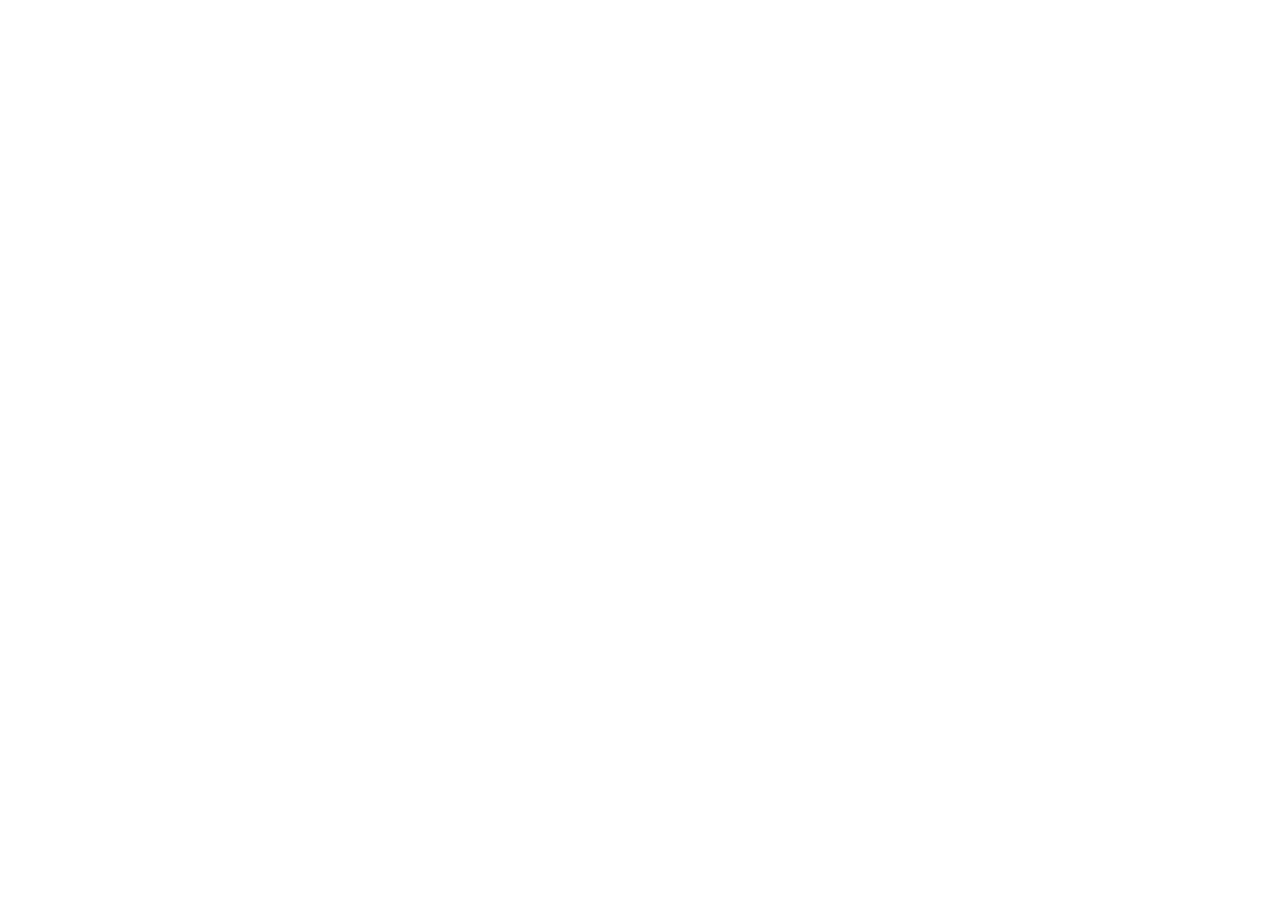
==== about.html @ 23424847 "updated my files" ====
<!DOCTYPE html>
<html lang="en">

<head>
    <meta charset="UTF-8">
    <meta name="viewport" content="width=device-width, initial-scale=1.0">
    <title>About</title>
</head>

<body>

</body>

</html>
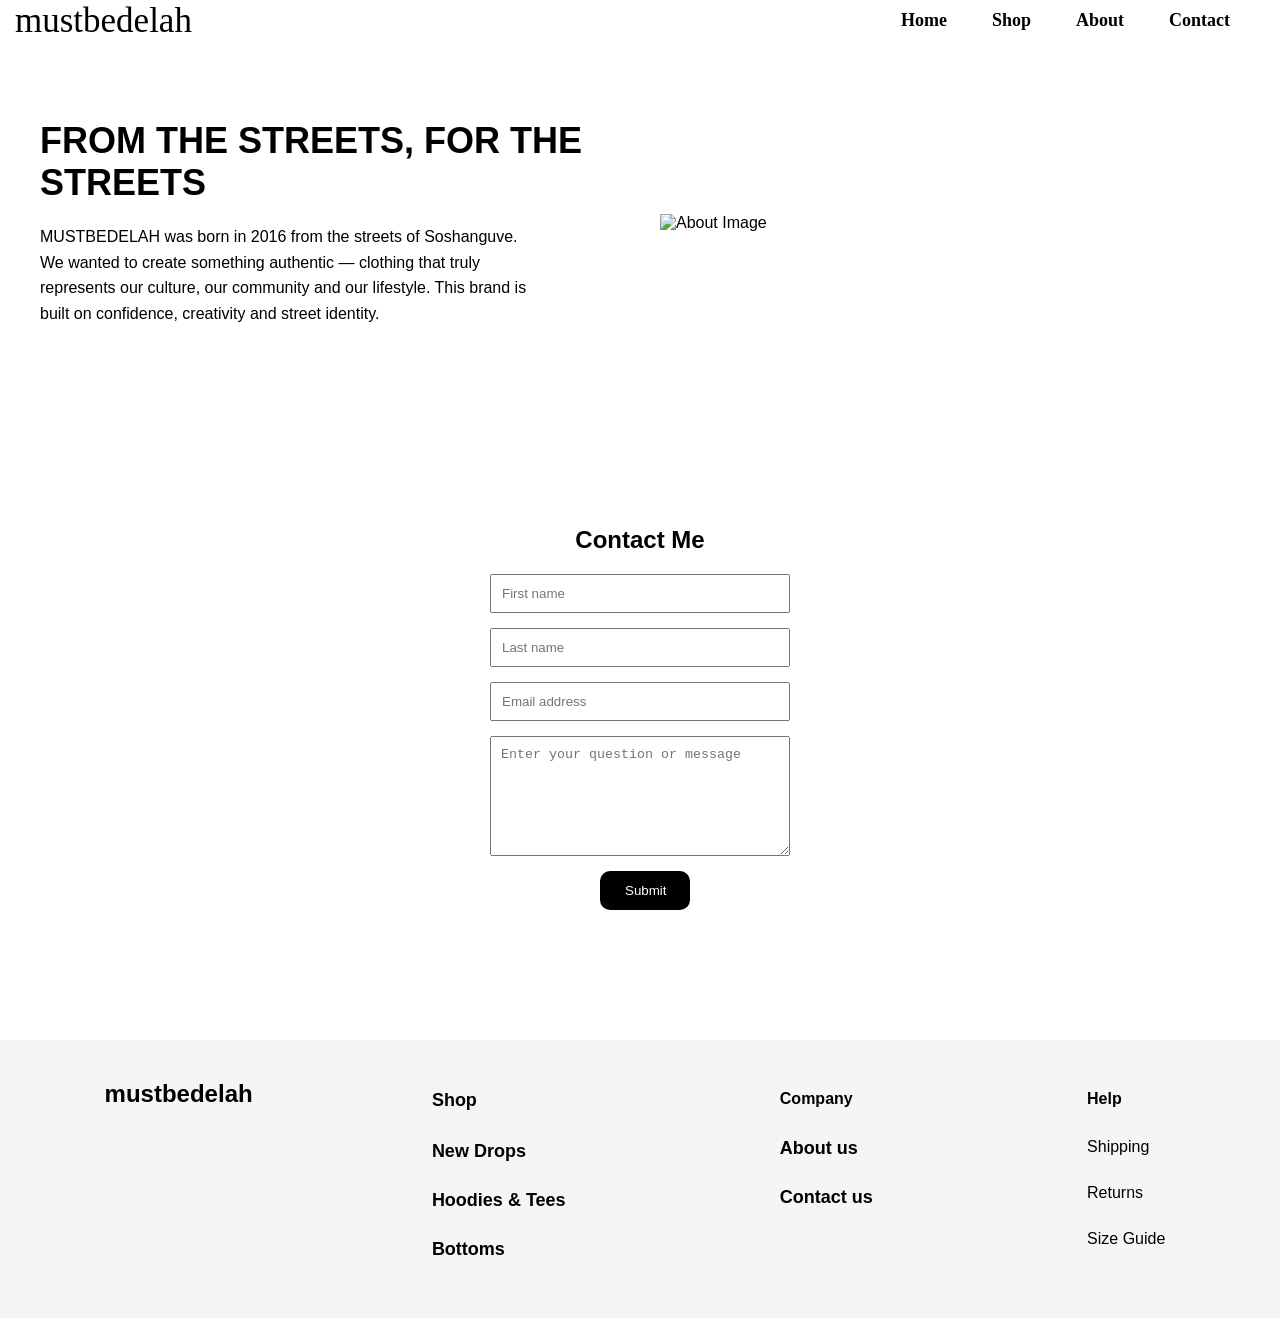
==== commit 84c5a4af: "About html added and created the footer on it to be clickable,Now i want to make the buttons work wi" ====
--- a/about.html
+++ b/about.html
@@ -2,13 +2,139 @@
 <html lang="en">
 
 <head>
+
     <meta charset="UTF-8">
     <meta name="viewport" content="width=device-width, initial-scale=1.0">
-    <title>About</title>
+    <title>About - mustbedelah</title>
+    <link rel="stylesheet" href="style.css">
+    <link rel="icon" type="image/jpeg" href="images/logo.jpeg">
+
 </head>
 
 <body>
 
+    <!-- NAVBAR -->
+
+    <nav class="navbar">
+
+        <div class="logo">
+
+            <a href="index.html">
+                mustbedelah
+            </a>
+
+        </div>
+
+        <ul class="navlist">
+
+            <li><a href="index.html">Home</a></li>
+
+            <li><a href="shop.html">Shop</a></li>
+
+            <li><a href="about.html">About</a></li>
+
+            <li><a href="about.html#contact">
+                    Contact
+                </a></li>
+
+        </ul>
+
+    </nav>
+
+    <!-- ABOUT SECTION -->
+
+    <section class="about-page" id="about">
+
+        <div class="about-text">
+
+            <h1>
+                FROM THE STREETS,
+                FOR THE STREETS
+            </h1>
+
+            <p>
+
+                MUSTBEDELAH was born in 2016
+                from the streets of Soshanguve.
+
+                We wanted to create something
+                authentic — clothing that truly
+                represents our culture, our
+                community and our lifestyle.
+
+                This brand is built on
+                confidence, creativity and
+                street identity.
+
+            </p>
+
+        </div>
+
+        <div class="about-image">
+
+            <img src="https://placehold.co/500x400" alt="About Image">
+
+        </div>
+
+    </section>
+
+    <!-- CONTACT SECTION -->
+
+    <section class="contact-page" id="contact">
+
+        <h2>Contact Me</h2>
+
+        <form class="contact-form">
+
+            <input type="text" placeholder="First name">
+
+            <input type="text" placeholder="Last name">
+
+            <input type="email" placeholder="Email address">
+
+            <textarea placeholder="Enter your question or message">
+</textarea>
+
+            <button class="submit-btn">
+                Submit
+            </button>
+
+        </form>
+
+    </section>
+    <!-- This is a footer for the website  -->
+    <section>
+
+        <footer>
+
+            <h5>mustbedelah</h5>
+
+            <!-- This is a list for Shop in the footer -->
+            <ul class="list1">
+                <li class="Top"><a href="shop.html">Shop</a></li>
+                <li id="foot"><a href="shop.html">New Drops</a></li>
+                <li id="foot"><a href="shop.html">Hoodies & Tees</a></li>
+                <li id="foot"><a href="shop.html">Bottoms</a></li>
+            </ul>
+
+            <!-- This is a list for Company in the footer -->
+            <ul class="list2">
+                <li class="Top">Company</li>
+                <li id="foot"><a href="about.html">About us</a></li>
+                <li id="foot"><a href="about.html#contact">Contact us</a></li>
+            </ul>
+
+            <!-- This is a list for Help in the footer -->
+            <ul class="list3">
+                <li class="Top">Help</li>
+                <li>Shipping</li>
+                <li>Returns</li>
+                <li>Size Guide</li>
+            </ul>
+
+        </footer>
+    </section>
+
 </body>
 
 </html>
--- a/style.css
+++ b/style.css
@@ -0,0 +1,367 @@
+*{
+    margin: 0;
+    padding: 0;
+    box-sizing: border-box;
+    text-decoration: none;
+}
+
+body{
+    background-color: white;
+    color: black;
+    font-family: Arial,sans-serif;
+}
+/* This is css for the navbar only but we can use it also for the other blocks if need be */
+.navbar{
+    font-family: calibri;padding-right: 15px;padding-left: 15px;display: flex;align-items: center;justify-content: space-between;
+    position: fixed;
+    top: 0;
+    width: 100%;
+    z-index: 9999;
+}
+
+.navlist{
+    display: flex;
+    align-items: center;
+}
+
+.navlist a:hover{
+    color:#555;
+}
+
+.logo a{
+    font-size: 35px;font-weight: 600px;color: black;
+}
+li{
+    list-style: none;display: inline-block;padding: 10px;
+}
+li a{
+    color: black;font-weight: bold;font-size: 18px;margin-right: 25px;
+}
+button{
+    background-color: black;margin-left: 10px;border-radius: 10px;width: 90px;padding: 10px;
+}
+
+button a{
+    background-color: black;color: white; font-size: 15px;font-weight: bold;
+}
+
+/* This will be the hero section */
+
+.hero{
+    position: relative;
+    margin-top: 70px;
+
+}
+
+.hero-text{
+    position: absolute;
+    top: 50%;
+    left: 50%;
+    transform:translate(-50%,-50%);
+    text-align: center;
+    color: white;
+
+}
+.hero-text h1{
+    font-size: 48px;
+    margin-bottom: 10px;
+}
+
+.hero-text p{
+    font-size: 18px;
+    margin-bottom: 20px;
+}
+.shop-btn{
+    background-color: black;
+    color: white;
+    border: none;
+    padding: 12px 25px;
+    cursor: pointer;
+}
+.placeholder-img{
+    width: 100%;
+    height: 650px;
+
+    background-image: url(https://placehold.co/1540x600);
+    background-size: cover;
+    background-position: center;
+    background-repeat: no-repeat;
+}
+
+/* This should be on style section  */
+
+.style{
+    text-align: center;
+    padding: 50px 20px;  
+}
+
+.style-grid{
+    display: flex;
+    justify-content: center;
+    gap: 20px;
+    margin-top: 20px;
+}
+
+.card{
+    width: 250px;
+    border: 1px solid #dddd;
+    padding: 10px;
+    cursor: pointer;
+}
+
+.card img{
+    width: 100%;
+    height: 250px;
+    object-fit: cover;
+}
+
+/* This is tfor the born section */
+
+.born{
+    display: flex;
+    align-items: center;
+    justify-content: space-around;
+    padding: 50px;
+    gap: 30px;
+}
+
+.born img{
+    width: 400px;
+    height: 300px;
+    object-fit: cover;
+}
+
+.born p{
+    max-width: 400px;
+    line-height: 1.5;
+}
+
+button{
+    background-color: black;
+    color: white;
+    border: none;
+    cursor: pointer;
+}
+
+button:hover{
+    background-color: #333;
+}
+
+/* Join Section */
+
+.join{
+    text-align: center;
+    padding: 40px;
+}
+
+#email_input{
+    padding: 10px;
+    width: 250px;
+    margin-top: 10px;
+}
+
+.sub-btn{
+    background-color: black;
+    color: white;
+    border: none;
+    cursor: pointer;
+}
+
+/* This is for the footer  */
+
+/* Footer Layout */
+
+footer{
+    display: flex;
+    justify-content: space-around;
+    align-items: flex-start;
+
+    padding: 40px 20px;
+    margin-top: 50px;
+
+    background-color: #f5f5f5;
+}
+
+/* Logo text */
+
+footer h5{
+    font-size: 24px;
+}
+
+/* Make lists vertical */
+
+.list1,
+.list2,
+.list3{
+    display: flex;
+    flex-direction: column;
+}
+
+/* Top headings */
+
+.Top{
+    font-weight: bold;
+    margin-bottom: 10px;
+}
+
+/* List items */
+
+footer li{
+    display: block;
+    margin-bottom: 8px;
+}
+
+.foot{
+    font-weight: normal;
+}
+
+
+/* Shop Title */
+
+.shop-title{
+    text-align: center;
+    padding: 100px 20px 40px;
+}
+
+/* Product Grid */
+
+.product-section{
+    padding: 40px;
+}
+
+.product-grid{
+    display: grid;
+
+    grid-template-columns:
+    repeat(3, 1fr);
+
+    gap: 30px;
+}
+
+/* Product Card */
+
+.product-card{
+    text-align: center;
+}
+
+.product-card img{
+    width: 100%;
+    height: 250px;
+    object-fit: cover;
+}
+
+.product-card h3{
+    margin-top: 10px;
+}
+
+.product-card p{
+    font-weight: bold;
+}
+
+/* ABOUT PAGE */
+
+.about-page{
+
+display: flex;
+
+align-items: center;
+
+justify-content: space-between;
+
+padding: 120px 40px;
+
+gap: 40px;
+
+}
+
+.about-text{
+
+flex: 1;
+
+}
+
+.about-text h1{
+
+font-size: 36px;
+
+margin-bottom: 20px;
+
+}
+
+.about-text p{
+
+max-width: 500px;
+
+line-height: 1.6;
+
+}
+
+.about-image{
+
+flex: 1;
+
+}
+
+.about-image img{
+
+width: 100%;
+
+height: auto;
+
+}
+
+/* CONTACT SECTION */
+
+.contact-page{
+
+padding: 80px 40px;
+
+text-align: center;
+
+}
+
+.contact-form{
+
+display: flex;
+
+flex-direction: column;
+
+align-items: center;
+
+gap: 15px;
+
+margin-top: 20px;
+
+}
+
+.contact-form input{
+
+width: 300px;
+
+padding: 10px;
+
+}
+
+.contact-form textarea{
+
+width: 300px;
+
+height: 120px;
+
+padding: 10px;
+
+}
+
+.submit-btn{
+
+background-color: black;
+
+color: white;
+
+padding: 12px 25px;
+
+border: none;
+
+cursor: pointer;
+
+}
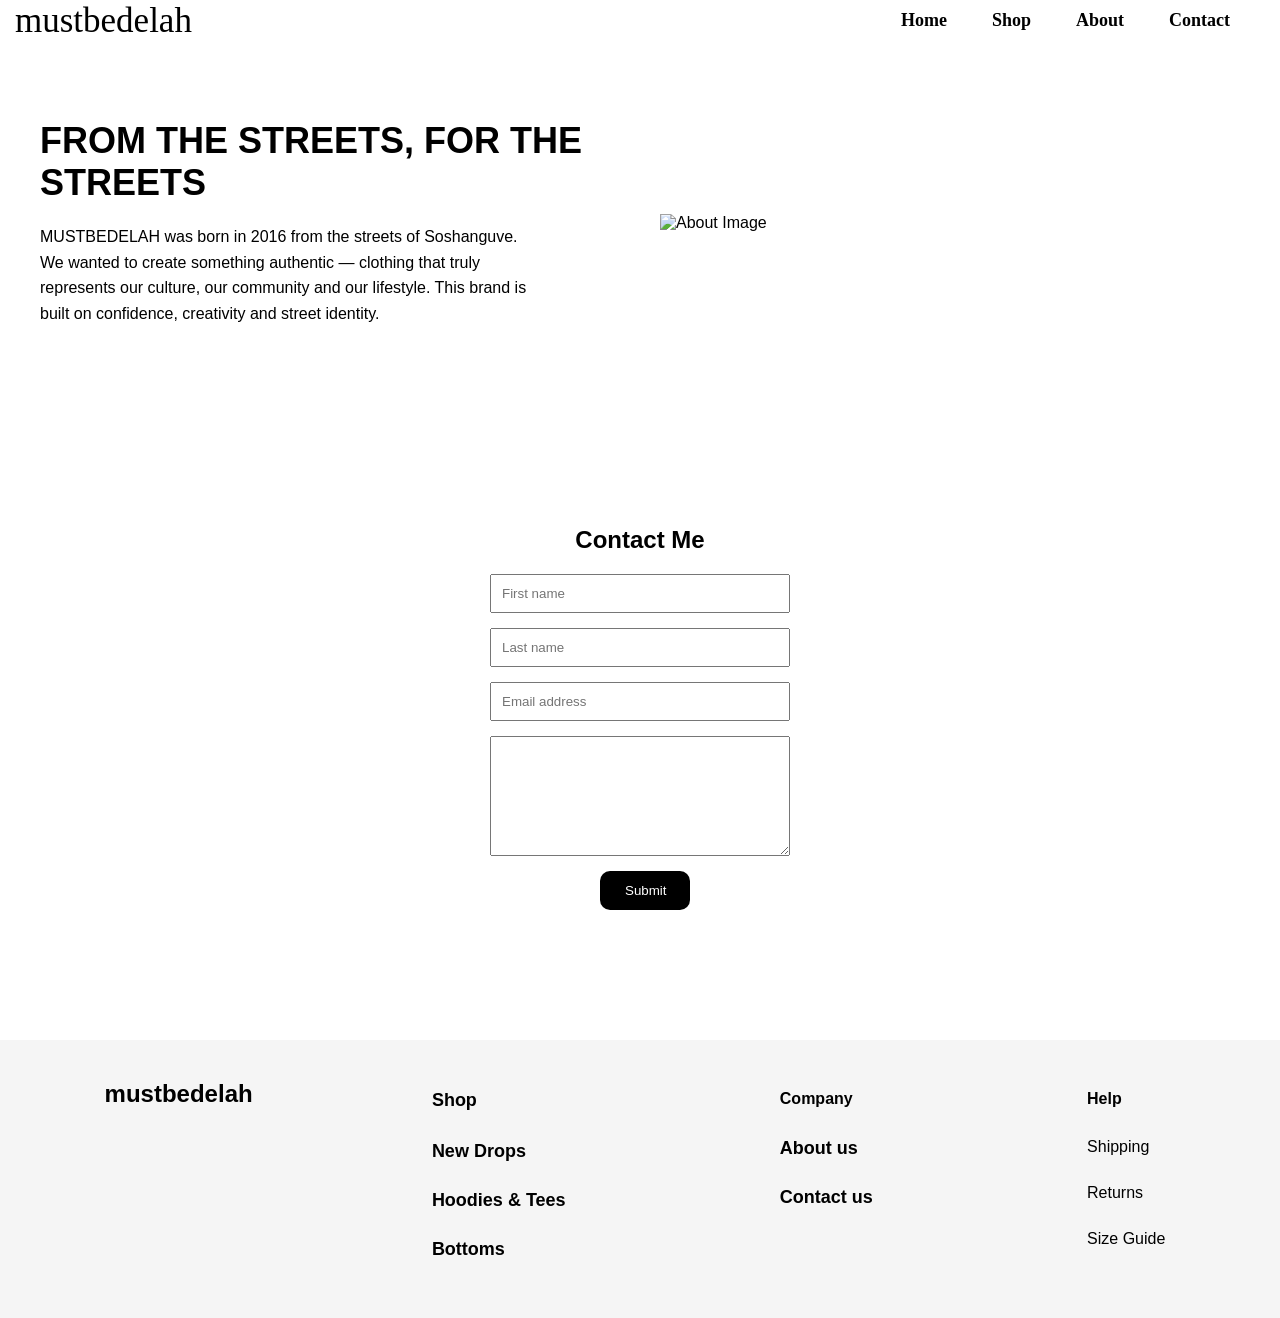
==== commit e962eb1b: "Added javascript for functionallity of the button mostly" ====
--- a/about.html
+++ b/about.html
@@ -84,7 +84,7 @@
 
         <h2>Contact Me</h2>
 
-        <form class="contact-form">
+        <form class="contact-form" id="contactForm">
 
             <input type="text" placeholder="First name">
 
@@ -93,7 +93,7 @@
             <input type="email" placeholder="Email address">
 
             <textarea placeholder="Enter your question or message">
-</textarea>
+            </textarea>
 
             <button class="submit-btn">
                 Submit
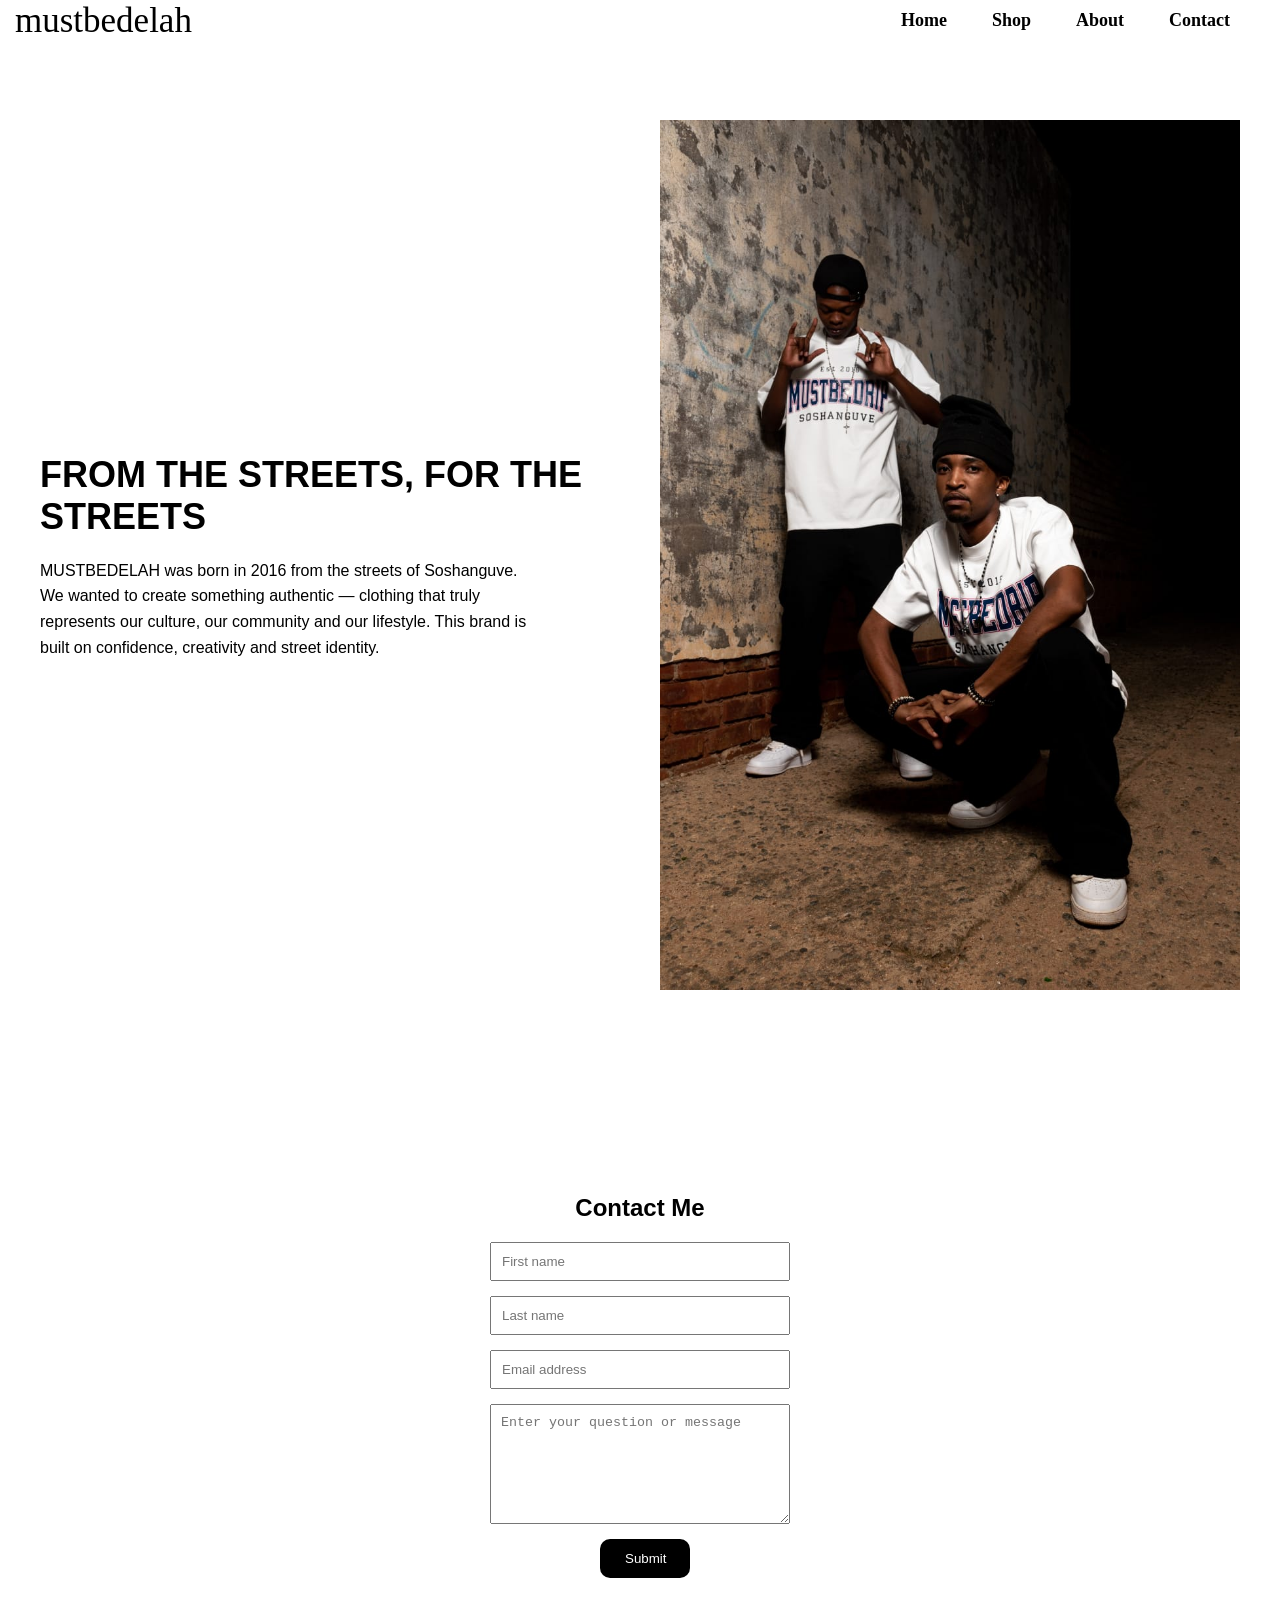
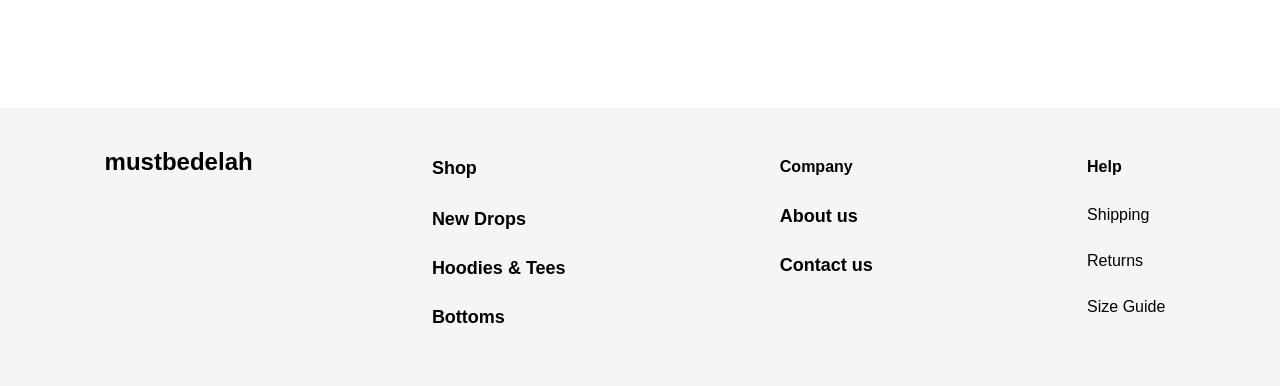
==== commit 8cbf94b6: "made a few changes just to make the buttons work also added images" ====
--- a/about.html
+++ b/about.html
@@ -1,4 +1,4 @@
-<!DOCTYPE html>
+<!DOCTYPE html> 
 <html lang="en">
 
 <head>
@@ -18,11 +18,9 @@
     <nav class="navbar">
 
         <div class="logo">
-
             <a href="index.html">
                 mustbedelah
             </a>
-
         </div>
 
         <ul class="navlist">
@@ -72,7 +70,7 @@
 
         <div class="about-image">
 
-            <img src="https://placehold.co/500x400" alt="About Image">
+            <img src="images/About.jpeg" alt="About Image">
 
         </div>
 
@@ -84,32 +82,34 @@
 
         <h2>Contact Me</h2>
 
+        <!-- method + proper button type -->
         <form class="contact-form" id="contactForm">
 
-            <input type="text" placeholder="First name">
+            <input type="text" placeholder="First name" required>
 
-            <input type="text" placeholder="Last name">
+            <input type="text" placeholder="Last name" required>
 
-            <input type="email" placeholder="Email address">
+            <input type="email" placeholder="Email address" required>
 
-            <textarea placeholder="Enter your question or message">
-            </textarea>
+            <!-- removed spacing inside textarea -->
+            <textarea placeholder="Enter your question or message"></textarea>
 
-            <button class="submit-btn">
+            
+            <button type="submit" class="submit-btn">
                 Submit
             </button>
 
         </form>
 
     </section>
-    <!-- This is a footer for the website  -->
+
+    <!-- FOOTER -->
     <section>
 
         <footer>
 
             <h5>mustbedelah</h5>
 
-            <!-- This is a list for Shop in the footer -->
             <ul class="list1">
                 <li class="Top"><a href="shop.html">Shop</a></li>
                 <li id="foot"><a href="shop.html">New Drops</a></li>
@@ -117,14 +117,12 @@
                 <li id="foot"><a href="shop.html">Bottoms</a></li>
             </ul>
 
-            <!-- This is a list for Company in the footer -->
             <ul class="list2">
                 <li class="Top">Company</li>
                 <li id="foot"><a href="about.html">About us</a></li>
                 <li id="foot"><a href="about.html#contact">Contact us</a></li>
             </ul>
 
-            <!-- This is a list for Help in the footer -->
             <ul class="list3">
                 <li class="Top">Help</li>
                 <li>Shipping</li>
@@ -133,7 +131,11 @@
             </ul>
 
         </footer>
+
     </section>
+
+    
+    <script src="script.js"></script>
 
 </body>
 
--- a/style.css
+++ b/style.css
@@ -59,7 +59,7 @@
     left: 50%;
     transform:translate(-50%,-50%);
     text-align: center;
-    color: white;
+    color: black;
 
 }
 .hero-text h1{
@@ -68,8 +68,9 @@
 }
 
 .hero-text p{
-    font-size: 18px;
+    font-size: 20px;
     margin-bottom: 20px;
+    font-weight: bold;
 }
 .shop-btn{
     background-color: black;
@@ -82,7 +83,7 @@
     width: 100%;
     height: 650px;
 
-    background-image: url(https://placehold.co/1540x600);
+    background-image: url("images/T1.jpeg");
     background-size: cover;
     background-position: center;
     background-repeat: no-repeat;
